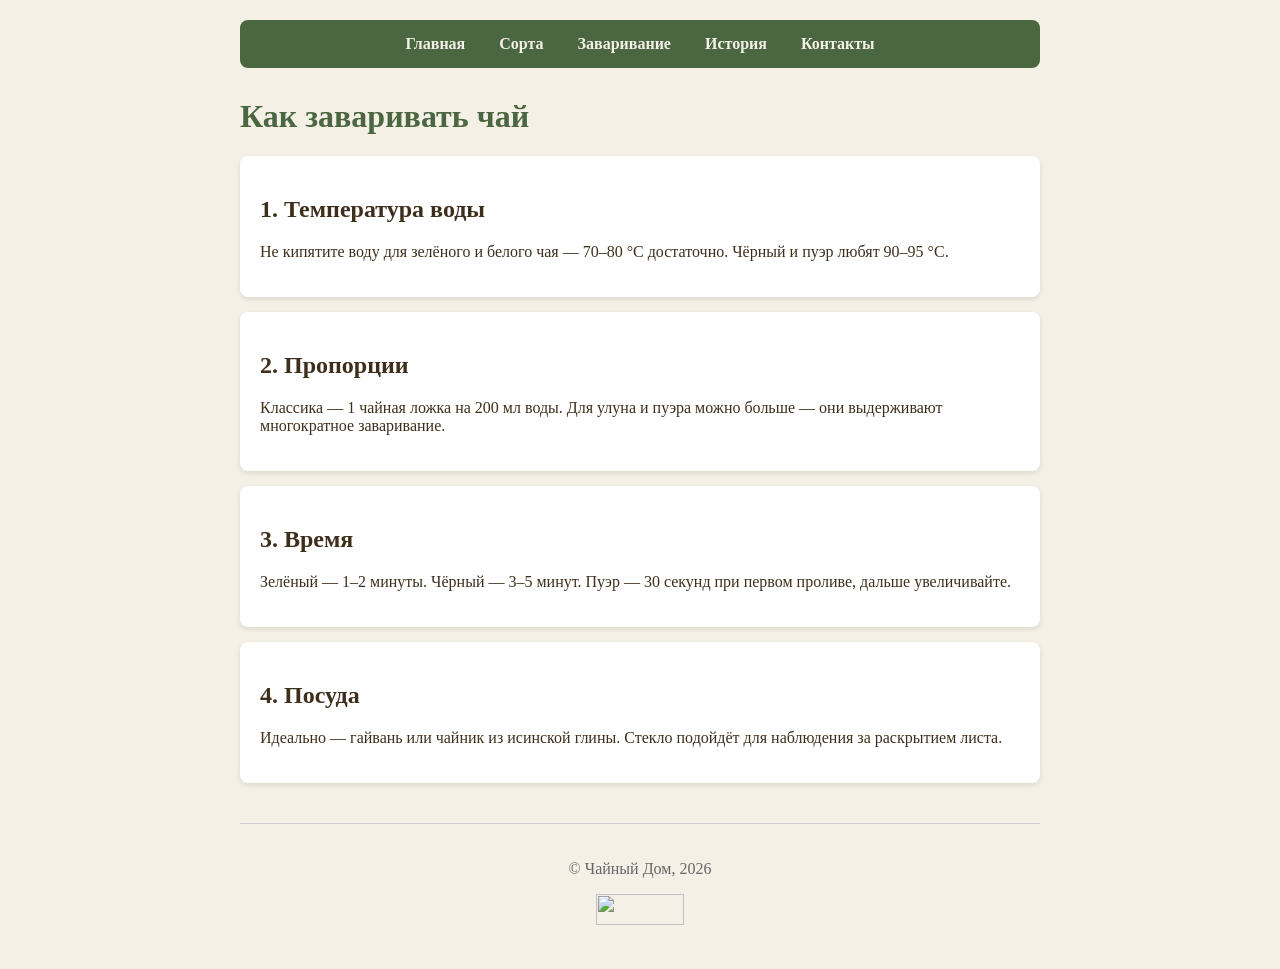
==== brewing.html @ 27b803a3 "liveinternet.html" ====
<!DOCTYPE html>
<html lang="ru">
<head>
    <meta charset="UTF-8">
    <meta name="viewport" content="width=device-width, initial-scale=1.0">
    <title>Чайный Дом — Заваривание</title>
    <style>
        body { font-family: Georgia, serif; max-width: 800px; margin: 0 auto; padding: 20px; background: #f5f0e6; color: #3e2f1c; }
        nav { background: #4a6741; padding: 15px; border-radius: 8px; margin-bottom: 30px; text-align: center; }
        nav a { color: #f5f0e6; margin: 0 15px; text-decoration: none; font-weight: bold; }
        nav a:hover { text-decoration: underline; }
        h1 { color: #4a6741; }
        .card { background: white; padding: 20px; border-radius: 8px; margin: 15px 0; box-shadow: 0 2px 5px rgba(0,0,0,0.1); }
        footer { margin-top: 40px; text-align: center; padding: 20px; border-top: 1px solid #ccc; color: #666; }
    </style>
</head>
<body>
    <nav>
        <a href="index.html">Главная</a>
        <a href="sorts.html">Сорта</a>
        <a href="brewing.html">Заваривание</a>
        <a href="history.html">История</a>
        <a href="contact.html">Контакты</a>
    </nav>

    <h1>Как заваривать чай</h1>

    <div class="card">
        <h2>1. Температура воды</h2>
        <p>Не кипятите воду для зелёного и белого чая — 70–80 °C достаточно. Чёрный и пуэр любят 90–95 °C.</p>
    </div>
    <div class="card">
        <h2>2. Пропорции</h2>
        <p>Классика — 1 чайная ложка на 200 мл воды. Для улуна и пуэра можно больше — они выдерживают многократное заваривание.</p>
    </div>
    <div class="card">
        <h2>3. Время</h2>
        <p>Зелёный — 1–2 минуты. Чёрный — 3–5 минут. Пуэр — 30 секунд при первом проливе, дальше увеличивайте.</p>
    </div>
    <div class="card">
        <h2>4. Посуда</h2>
        <p>Идеально — гайвань или чайник из исинской глины. Стекло подойдёт для наблюдения за раскрытием листа.</p>
    </div>

    <footer>
        <p>© Чайный Дом, 2026</p>
        <!--LiveInternet counter--><a href="https://www.liveinternet.ru/click"
target="_blank"><img id="licnt5E13" width="88" height="31" style="border:0" 
title="LiveInternet: показано число просмотров и посетителей за 24 часа"
src="[data-uri]"
alt=""/></a><script>(function(d,s){d.getElementById("licnt5E13").src=
"https://counter.yadro.ru/hit?t52.6;r"+escape(d.referrer)+
((typeof(s)=="undefined")?"":";s"+s.width+"*"+s.height+"*"+
(s.colorDepth?s.colorDepth:s.pixelDepth))+";u"+escape(d.URL)+
";h"+escape(d.title.substring(0,150))+";"+Math.random()})
(document,screen)</script><!--/LiveInternet-->
    </footer>
</body>
</html>
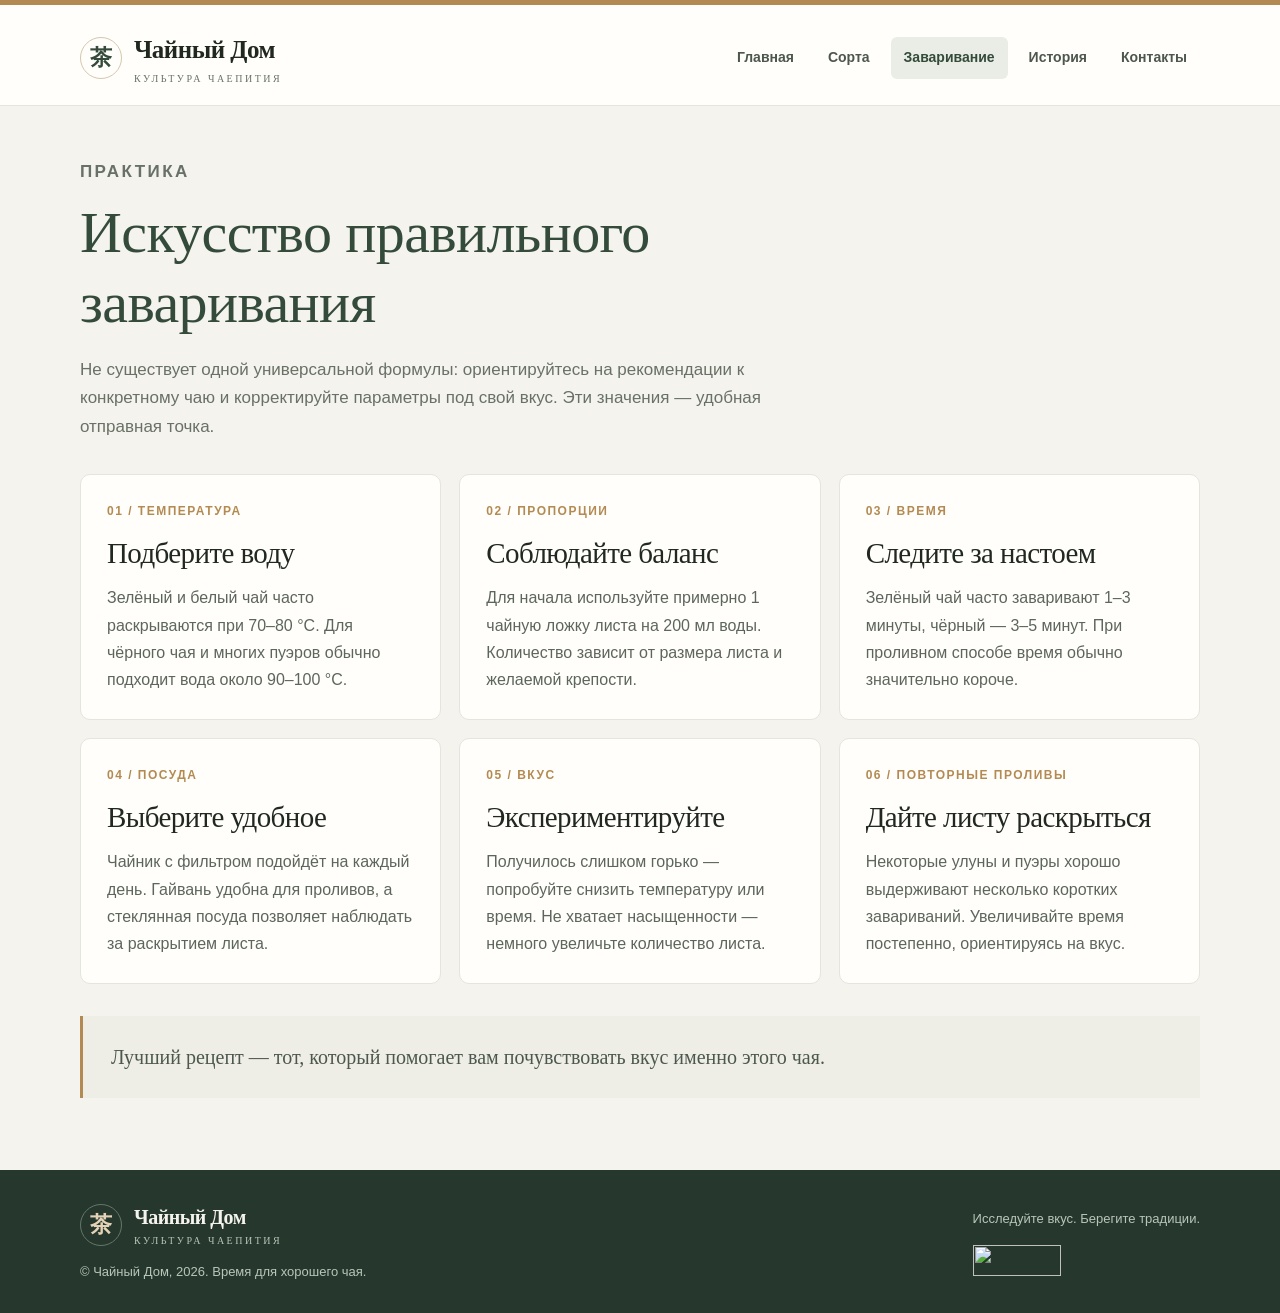
==== commit c165274c: "Dezign brewing.html" ====
--- a/brewing.html
+++ b/brewing.html
@@ -3,57 +3,48 @@
 <head>
     <meta charset="UTF-8">
     <meta name="viewport" content="width=device-width, initial-scale=1.0">
+    <meta name="theme-color" content="#f5f3ed">
+    <meta name="description" content="Чайный Дом — сорта чая, культура заваривания и история чайных традиций.">
     <title>Чайный Дом — Заваривание</title>
     <style>
-        body { font-family: Georgia, serif; max-width: 800px; margin: 0 auto; padding: 20px; background: #f5f0e6; color: #3e2f1c; }
-        nav { background: #4a6741; padding: 15px; border-radius: 8px; margin-bottom: 30px; text-align: center; }
-        nav a { color: #f5f0e6; margin: 0 15px; text-decoration: none; font-weight: bold; }
-        nav a:hover { text-decoration: underline; }
-        h1 { color: #4a6741; }
-        .card { background: white; padding: 20px; border-radius: 8px; margin: 15px 0; box-shadow: 0 2px 5px rgba(0,0,0,0.1); }
-        footer { margin-top: 40px; text-align: center; padding: 20px; border-top: 1px solid #ccc; color: #666; }
-    </style>
+    :root{--ink:#202820;--muted:#687167;--green:#344b3b;--green2:#526b55;--cream:#f5f3ed;--paper:#fffefa;--line:#e4e5dc;--gold:#b48a53;--max:1120px}
+    *{box-sizing:border-box}html{scroll-behavior:smooth}body{margin:0;background:var(--cream);color:var(--ink);font-family:Inter,-apple-system,BlinkMacSystemFont,"Segoe UI",sans-serif;font-size:16px;line-height:1.7}
+    a{color:inherit}a:focus-visible{outline:3px solid var(--gold);outline-offset:4px}.shell{width:min(var(--max),calc(100% - 40px));margin:auto}
+    .topline{height:5px;background:var(--gold)}.header{padding:24px 0 18px;background:var(--paper);border-bottom:1px solid var(--line)}.headrow{display:flex;align-items:center;justify-content:space-between;gap:24px}
+    .brand{text-decoration:none;display:flex;align-items:center;gap:12px;font-family:Georgia,"Times New Roman",serif;font-size:25px;font-weight:700;letter-spacing:-.5px}.brandmark{width:42px;height:42px;display:grid;place-items:center;border:1px solid #d6c7ae;border-radius:50%;color:var(--green);font-size:22px}
+    .brand small{display:block;font-family:inherit;font-size:10px;letter-spacing:2.5px;text-transform:uppercase;color:var(--muted);font-weight:500;margin-top:-2px}
+    nav{display:flex;flex-wrap:wrap;align-items:center;gap:8px}nav a{padding:9px 13px;text-decoration:none;border-radius:6px;color:#4c574d;font-size:14px;font-weight:600;transition:background .2s,color .2s}nav a:hover,nav a[aria-current="page"]{background:#e9ede5;color:var(--green)}
+    main{padding:52px 0 72px}.eyebrow{margin:0 0 12px;color:var(--green2);font-size:11px;font-weight:750;letter-spacing:2.4px;text-transform:uppercase}h1,h2,h3{font-family:Georgia,"Times New Roman",serif;line-height:1.2;font-weight:500;letter-spacing:-.6px}h1{font-size:clamp(36px,5vw,58px);margin:0 0 18px;color:var(--green)}h2{font-size:29px;margin:0 0 14px}h3{font-size:23px;margin:0 0 10px}p{margin:0 0 16px}.lead{max-width:700px;font-size:18px;color:#586157;line-height:1.8}.hero{padding:clamp(30px,6vw,72px);background:linear-gradient(120deg,#e7ece3,#f6f1e7 76%);border:1px solid #e0e4d9;border-radius:14px;position:relative;overflow:hidden}.hero:after{content:"茶";position:absolute;right:5%;top:0;font-family:Georgia,serif;font-size:clamp(150px,23vw,280px);line-height:1;color:#344b3b;opacity:.055;pointer-events:none}.hero>*{position:relative;z-index:1}.hero .lead{max-width:650px}.button{display:inline-flex;align-items:center;justify-content:center;margin-top:12px;padding:12px 19px;background:var(--green);color:white;text-decoration:none;border-radius:6px;font-weight:650;font-size:14px;transition:background .2s,transform .2s}.button:hover{background:#25382b;transform:translateY(-1px)}.sectionhead{display:flex;justify-content:space-between;align-items:end;gap:20px;margin:52px 0 22px}.sectionhead p{color:var(--muted);margin:0}.grid{display:grid;grid-template-columns:repeat(3,minmax(0,1fr));gap:18px}.card{background:var(--paper);border:1px solid var(--line);border-radius:10px;padding:26px;min-width:0;transition:transform .2s,border-color .2s}.card:hover{transform:translateY(-3px);border-color:#cbd4c7}.card p:last-child{margin-bottom:0}.card p{color:#5d665d}.number{display:block;color:var(--gold);font-size:12px;font-weight:800;letter-spacing:1.5px;margin-bottom:14px}.tag{display:inline-block;padding:4px 9px;background:#edf0e9;border-radius:4px;color:var(--green);font-size:11px;font-weight:700;letter-spacing:.7px;text-transform:uppercase;margin-bottom:14px}.intro{margin-bottom:32px;max-width:760px}.intro p{color:var(--muted);font-size:17px}.list{padding-left:20px;color:#535e54}.list li{padding:5px 0}.quote{margin:32px 0 0;padding:24px 28px;border-left:3px solid var(--gold);background:#efeee6;color:#4c584d;font-family:Georgia,serif;font-size:20px}.footer{background:#26382d;color:#dce2d9;padding:30px 0}.footerrow{display:flex;justify-content:space-between;align-items:center;gap:22px}.footer p{margin:0;font-size:13px;color:#b9c5b9}.counter{margin-top:15px;min-height:31px}.counter a{display:inline-block}.counter img{vertical-align:middle}.contactlist{list-style:none;padding:0;margin:20px 0 0}.contactlist li{padding:13px 0;border-bottom:1px solid var(--line)}.contactlist li:last-child{border-bottom:0}.contactlist strong{display:block;font-size:11px;letter-spacing:1.3px;text-transform:uppercase;color:var(--muted);margin-bottom:3px}.contactlist a{text-decoration:none;color:var(--green)}.contactlist a:hover{text-decoration:underline}.hours{display:flex;justify-content:space-between;gap:20px;padding:10px 0;border-bottom:1px solid var(--line)}.hours:last-child{border-bottom:0}
+    @media(max-width:800px){.headrow{align-items:flex-start;flex-direction:column;gap:18px}nav{gap:3px}nav a{padding:8px 10px}.grid{grid-template-columns:repeat(2,minmax(0,1fr))}.sectionhead{align-items:flex-start;flex-direction:column}.footerrow{align-items:flex-start;flex-direction:column}}
+    @media(max-width:540px){.shell{width:min(100% - 28px,var(--max))}.header{padding:18px 0 14px}.brand{font-size:22px}nav{width:100%;gap:4px}nav a{font-size:13px;padding:7px 8px}main{padding:30px 0 48px}.grid{grid-template-columns:1fr}.card{padding:22px}.hero{padding:30px 23px}.lead{font-size:16px}h2{font-size:26px}.hours{font-size:14px}}
+</style>
 </head>
 <body>
-    <nav>
-        <a href="index.html">Главная</a>
-        <a href="sorts.html">Сорта</a>
-        <a href="brewing.html">Заваривание</a>
-        <a href="history.html">История</a>
-        <a href="contact.html">Контакты</a>
-    </nav>
-
-    <h1>Как заваривать чай</h1>
-
-    <div class="card">
-        <h2>1. Температура воды</h2>
-        <p>Не кипятите воду для зелёного и белого чая — 70–80 °C достаточно. Чёрный и пуэр любят 90–95 °C.</p>
-    </div>
-    <div class="card">
-        <h2>2. Пропорции</h2>
-        <p>Классика — 1 чайная ложка на 200 мл воды. Для улуна и пуэра можно больше — они выдерживают многократное заваривание.</p>
-    </div>
-    <div class="card">
-        <h2>3. Время</h2>
-        <p>Зелёный — 1–2 минуты. Чёрный — 3–5 минут. Пуэр — 30 секунд при первом проливе, дальше увеличивайте.</p>
-    </div>
-    <div class="card">
-        <h2>4. Посуда</h2>
-        <p>Идеально — гайвань или чайник из исинской глины. Стекло подойдёт для наблюдения за раскрытием листа.</p>
-    </div>
-
-    <footer>
-        <p>© Чайный Дом, 2026</p>
+    <div class="topline"></div>
+    <header class="header"><div class="shell headrow">
+        <a class="brand" href="index.html"><span class="brandmark" aria-hidden="true">茶</span><span>Чайный Дом<small>Культура чаепития</small></span></a>
+        <nav aria-label="Основная навигация">
+            <a href="index.html">Главная</a>
+            <a href="sorts.html">Сорта</a>
+            <a href="brewing.html" aria-current="page">Заваривание</a>
+            <a href="history.html">История</a>
+            <a href="contact.html">Контакты</a>
+        </nav>
+    </div></header>
+    <main class="shell">
+<section class="intro"><p class="eyebrow">Практика</p><h1>Искусство правильного заваривания</h1><p>Не существует одной универсальной формулы: ориентируйтесь на рекомендации к конкретному чаю и корректируйте параметры под свой вкус. Эти значения — удобная отправная точка.</p></section><section class="grid"><article class="card"><span class="number">01 / ТЕМПЕРАТУРА</span><h2>Подберите воду</h2><p>Зелёный и белый чай часто раскрываются при 70–80 °C. Для чёрного чая и многих пуэров обычно подходит вода около 90–100 °C.</p></article><article class="card"><span class="number">02 / ПРОПОРЦИИ</span><h2>Соблюдайте баланс</h2><p>Для начала используйте примерно 1 чайную ложку листа на 200 мл воды. Количество зависит от размера листа и желаемой крепости.</p></article><article class="card"><span class="number">03 / ВРЕМЯ</span><h2>Следите за настоем</h2><p>Зелёный чай часто заваривают 1–3 минуты, чёрный — 3–5 минут. При проливном способе время обычно значительно короче.</p></article><article class="card"><span class="number">04 / ПОСУДА</span><h2>Выберите удобное</h2><p>Чайник с фильтром подойдёт на каждый день. Гайвань удобна для проливов, а стеклянная посуда позволяет наблюдать за раскрытием листа.</p></article><article class="card"><span class="number">05 / ВКУС</span><h2>Экспериментируйте</h2><p>Получилось слишком горько — попробуйте снизить температуру или время. Не хватает насыщенности — немного увеличьте количество листа.</p></article><article class="card"><span class="number">06 / ПОВТОРНЫЕ ПРОЛИВЫ</span><h2>Дайте листу раскрыться</h2><p>Некоторые улуны и пуэры хорошо выдерживают несколько коротких завариваний. Увеличивайте время постепенно, ориентируясь на вкус.</p></article></section><blockquote class="quote">Лучший рецепт — тот, который помогает вам почувствовать вкус именно этого чая.</blockquote>
+    </main>
+    <footer class="footer"><div class="shell footerrow"><div><a class="brand" href="index.html" style="color:#f5f3ed;font-size:20px"><span class="brandmark" style="border-color:#657669;color:#e5d3b8">茶</span><span>Чайный Дом<small style="color:#b9c5b9">Культура чаепития</small></span></a><p style="margin-top:12px">© Чайный Дом, 2026. Время для хорошего чая.</p></div><div><p>Исследуйте вкус. Берегите традиции.</p><div class="counter">
         <!--LiveInternet counter--><a href="https://www.liveinternet.ru/click"
-target="_blank"><img id="licnt5E13" width="88" height="31" style="border:0" 
-title="LiveInternet: показано число просмотров и посетителей за 24 часа"
-src="[data-uri]"
-alt=""/></a><script>(function(d,s){d.getElementById("licnt5E13").src=
-"https://counter.yadro.ru/hit?t52.6;r"+escape(d.referrer)+
-((typeof(s)=="undefined")?"":";s"+s.width+"*"+s.height+"*"+
-(s.colorDepth?s.colorDepth:s.pixelDepth))+";u"+escape(d.URL)+
-";h"+escape(d.title.substring(0,150))+";"+Math.random()})
-(document,screen)</script><!--/LiveInternet-->
-    </footer>
+        target="_blank"><img id="licnt5E13" width="88" height="31" style="border:0" 
+        title="LiveInternet: показано число просмотров и посетителей за 24 часа"
+        src="[data-uri]"
+        alt=""/></a><script>(function(d,s){d.getElementById("licnt5E13").src=
+        "https://counter.yadro.ru/hit?t52.6;r"+escape(d.referrer)+
+        ((typeof(s)=="undefined")?"":";s"+s.width+"*"+s.height+"*"+
+        (s.colorDepth?s.colorDepth:s.pixelDepth))+";u"+escape(d.URL)+
+        ";h"+escape(d.title.substring(0,150))+";"+Math.random()})
+        (document,screen)</script><!--/LiveInternet-->
+</div></div></div></footer>
 </body>
 </html>
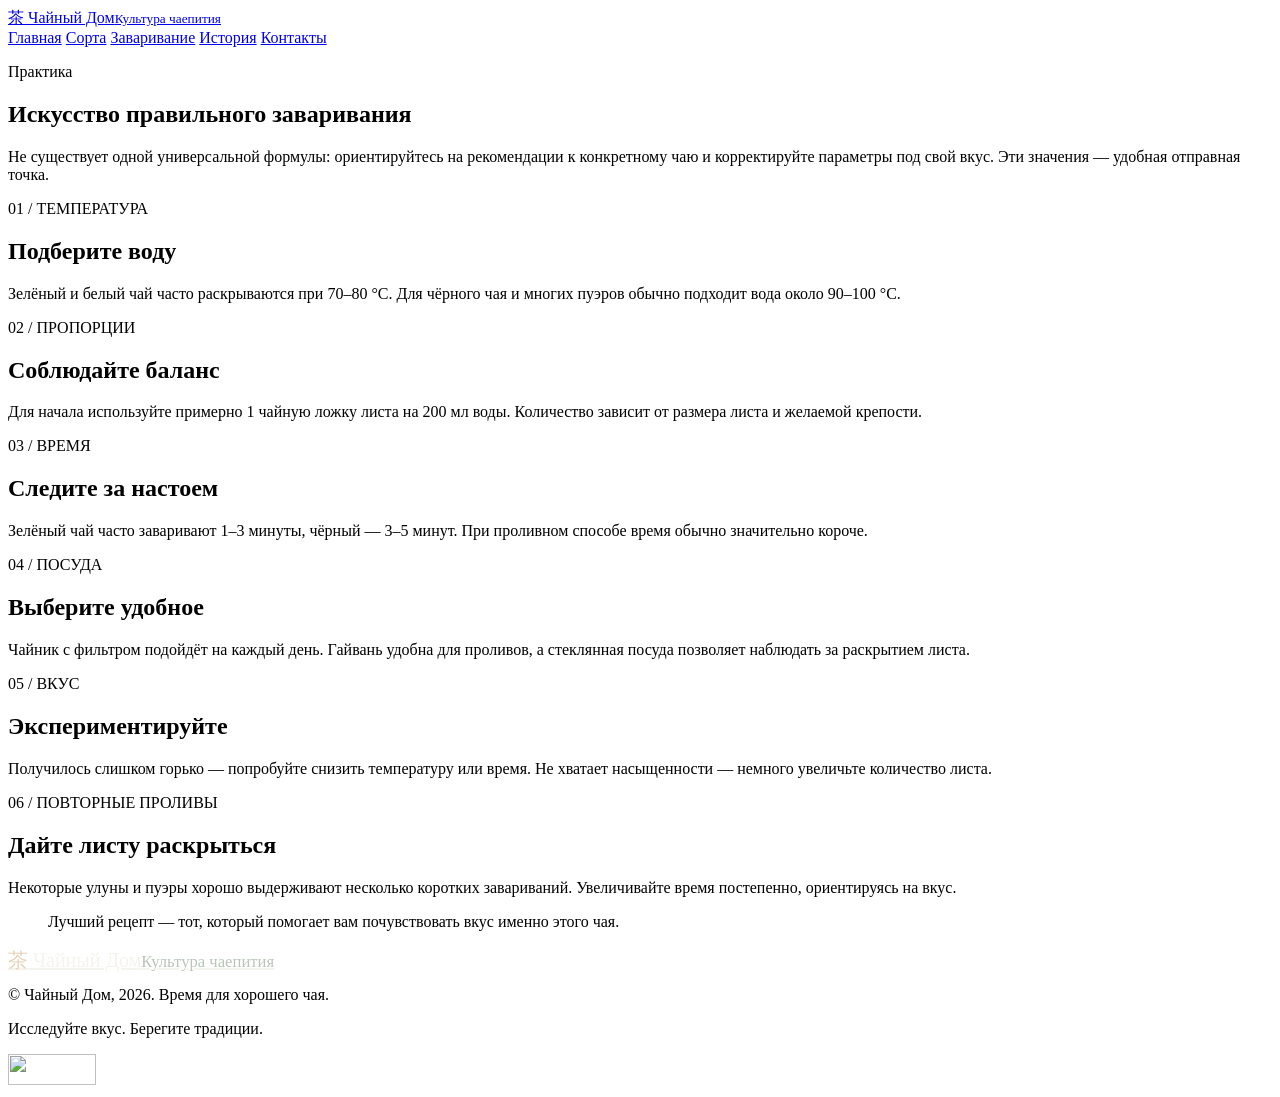
==== commit d0b5ebe4: "Update brewing.html" ====
--- a/brewing.html
+++ b/brewing.html
@@ -6,45 +6,117 @@
     <meta name="theme-color" content="#f5f3ed">
     <meta name="description" content="Чайный Дом — сорта чая, культура заваривания и история чайных традиций.">
     <title>Чайный Дом — Заваривание</title>
-    <style>
-    :root{--ink:#202820;--muted:#687167;--green:#344b3b;--green2:#526b55;--cream:#f5f3ed;--paper:#fffefa;--line:#e4e5dc;--gold:#b48a53;--max:1120px}
-    *{box-sizing:border-box}html{scroll-behavior:smooth}body{margin:0;background:var(--cream);color:var(--ink);font-family:Inter,-apple-system,BlinkMacSystemFont,"Segoe UI",sans-serif;font-size:16px;line-height:1.7}
-    a{color:inherit}a:focus-visible{outline:3px solid var(--gold);outline-offset:4px}.shell{width:min(var(--max),calc(100% - 40px));margin:auto}
-    .topline{height:5px;background:var(--gold)}.header{padding:24px 0 18px;background:var(--paper);border-bottom:1px solid var(--line)}.headrow{display:flex;align-items:center;justify-content:space-between;gap:24px}
-    .brand{text-decoration:none;display:flex;align-items:center;gap:12px;font-family:Georgia,"Times New Roman",serif;font-size:25px;font-weight:700;letter-spacing:-.5px}.brandmark{width:42px;height:42px;display:grid;place-items:center;border:1px solid #d6c7ae;border-radius:50%;color:var(--green);font-size:22px}
-    .brand small{display:block;font-family:inherit;font-size:10px;letter-spacing:2.5px;text-transform:uppercase;color:var(--muted);font-weight:500;margin-top:-2px}
-    nav{display:flex;flex-wrap:wrap;align-items:center;gap:8px}nav a{padding:9px 13px;text-decoration:none;border-radius:6px;color:#4c574d;font-size:14px;font-weight:600;transition:background .2s,color .2s}nav a:hover,nav a[aria-current="page"]{background:#e9ede5;color:var(--green)}
-    main{padding:52px 0 72px}.eyebrow{margin:0 0 12px;color:var(--green2);font-size:11px;font-weight:750;letter-spacing:2.4px;text-transform:uppercase}h1,h2,h3{font-family:Georgia,"Times New Roman",serif;line-height:1.2;font-weight:500;letter-spacing:-.6px}h1{font-size:clamp(36px,5vw,58px);margin:0 0 18px;color:var(--green)}h2{font-size:29px;margin:0 0 14px}h3{font-size:23px;margin:0 0 10px}p{margin:0 0 16px}.lead{max-width:700px;font-size:18px;color:#586157;line-height:1.8}.hero{padding:clamp(30px,6vw,72px);background:linear-gradient(120deg,#e7ece3,#f6f1e7 76%);border:1px solid #e0e4d9;border-radius:14px;position:relative;overflow:hidden}.hero:after{content:"茶";position:absolute;right:5%;top:0;font-family:Georgia,serif;font-size:clamp(150px,23vw,280px);line-height:1;color:#344b3b;opacity:.055;pointer-events:none}.hero>*{position:relative;z-index:1}.hero .lead{max-width:650px}.button{display:inline-flex;align-items:center;justify-content:center;margin-top:12px;padding:12px 19px;background:var(--green);color:white;text-decoration:none;border-radius:6px;font-weight:650;font-size:14px;transition:background .2s,transform .2s}.button:hover{background:#25382b;transform:translateY(-1px)}.sectionhead{display:flex;justify-content:space-between;align-items:end;gap:20px;margin:52px 0 22px}.sectionhead p{color:var(--muted);margin:0}.grid{display:grid;grid-template-columns:repeat(3,minmax(0,1fr));gap:18px}.card{background:var(--paper);border:1px solid var(--line);border-radius:10px;padding:26px;min-width:0;transition:transform .2s,border-color .2s}.card:hover{transform:translateY(-3px);border-color:#cbd4c7}.card p:last-child{margin-bottom:0}.card p{color:#5d665d}.number{display:block;color:var(--gold);font-size:12px;font-weight:800;letter-spacing:1.5px;margin-bottom:14px}.tag{display:inline-block;padding:4px 9px;background:#edf0e9;border-radius:4px;color:var(--green);font-size:11px;font-weight:700;letter-spacing:.7px;text-transform:uppercase;margin-bottom:14px}.intro{margin-bottom:32px;max-width:760px}.intro p{color:var(--muted);font-size:17px}.list{padding-left:20px;color:#535e54}.list li{padding:5px 0}.quote{margin:32px 0 0;padding:24px 28px;border-left:3px solid var(--gold);background:#efeee6;color:#4c584d;font-family:Georgia,serif;font-size:20px}.footer{background:#26382d;color:#dce2d9;padding:30px 0}.footerrow{display:flex;justify-content:space-between;align-items:center;gap:22px}.footer p{margin:0;font-size:13px;color:#b9c5b9}.counter{margin-top:15px;min-height:31px}.counter a{display:inline-block}.counter img{vertical-align:middle}.contactlist{list-style:none;padding:0;margin:20px 0 0}.contactlist li{padding:13px 0;border-bottom:1px solid var(--line)}.contactlist li:last-child{border-bottom:0}.contactlist strong{display:block;font-size:11px;letter-spacing:1.3px;text-transform:uppercase;color:var(--muted);margin-bottom:3px}.contactlist a{text-decoration:none;color:var(--green)}.contactlist a:hover{text-decoration:underline}.hours{display:flex;justify-content:space-between;gap:20px;padding:10px 0;border-bottom:1px solid var(--line)}.hours:last-child{border-bottom:0}
-    @media(max-width:800px){.headrow{align-items:flex-start;flex-direction:column;gap:18px}nav{gap:3px}nav a{padding:8px 10px}.grid{grid-template-columns:repeat(2,minmax(0,1fr))}.sectionhead{align-items:flex-start;flex-direction:column}.footerrow{align-items:flex-start;flex-direction:column}}
-    @media(max-width:540px){.shell{width:min(100% - 28px,var(--max))}.header{padding:18px 0 14px}.brand{font-size:22px}nav{width:100%;gap:4px}nav a{font-size:13px;padding:7px 8px}main{padding:30px 0 48px}.grid{grid-template-columns:1fr}.card{padding:22px}.hero{padding:30px 23px}.lead{font-size:16px}h2{font-size:26px}.hours{font-size:14px}}
-</style>
+    <link rel="stylesheet" href="style.css">
 </head>
 <body>
     <div class="topline"></div>
-    <header class="header"><div class="shell headrow">
-        <a class="brand" href="index.html"><span class="brandmark" aria-hidden="true">茶</span><span>Чайный Дом<small>Культура чаепития</small></span></a>
-        <nav aria-label="Основная навигация">
-            <a href="index.html">Главная</a>
-            <a href="sorts.html">Сорта</a>
-            <a href="brewing.html" aria-current="page">Заваривание</a>
-            <a href="history.html">История</a>
-            <a href="contact.html">Контакты</a>
-        </nav>
-    </div></header>
+
+    <header class="header">
+        <div class="shell headrow">
+            <a class="brand" href="index.html">
+                <span class="brandmark" aria-hidden="true">茶</span>
+                <span>Чайный Дом<small>Культура чаепития</small></span>
+            </a>
+            <nav aria-label="Основная навигация">
+                <a href="index.html">Главная</a>
+                <a href="sorts.html">Сорта</a>
+                <a href="brewing.html" aria-current="page">Заваривание</a>
+                <a href="history.html">История</a>
+                <a href="contact.html">Контакты</a>
+            </nav>
+        </div>
+    </header>
+
     <main class="shell">
-<section class="intro"><p class="eyebrow">Практика</p><h1>Искусство правильного заваривания</h1><p>Не существует одной универсальной формулы: ориентируйтесь на рекомендации к конкретному чаю и корректируйте параметры под свой вкус. Эти значения — удобная отправная точка.</p></section><section class="grid"><article class="card"><span class="number">01 / ТЕМПЕРАТУРА</span><h2>Подберите воду</h2><p>Зелёный и белый чай часто раскрываются при 70–80 °C. Для чёрного чая и многих пуэров обычно подходит вода около 90–100 °C.</p></article><article class="card"><span class="number">02 / ПРОПОРЦИИ</span><h2>Соблюдайте баланс</h2><p>Для начала используйте примерно 1 чайную ложку листа на 200 мл воды. Количество зависит от размера листа и желаемой крепости.</p></article><article class="card"><span class="number">03 / ВРЕМЯ</span><h2>Следите за настоем</h2><p>Зелёный чай часто заваривают 1–3 минуты, чёрный — 3–5 минут. При проливном способе время обычно значительно короче.</p></article><article class="card"><span class="number">04 / ПОСУДА</span><h2>Выберите удобное</h2><p>Чайник с фильтром подойдёт на каждый день. Гайвань удобна для проливов, а стеклянная посуда позволяет наблюдать за раскрытием листа.</p></article><article class="card"><span class="number">05 / ВКУС</span><h2>Экспериментируйте</h2><p>Получилось слишком горько — попробуйте снизить температуру или время. Не хватает насыщенности — немного увеличьте количество листа.</p></article><article class="card"><span class="number">06 / ПОВТОРНЫЕ ПРОЛИВЫ</span><h2>Дайте листу раскрыться</h2><p>Некоторые улуны и пуэры хорошо выдерживают несколько коротких завариваний. Увеличивайте время постепенно, ориентируясь на вкус.</p></article></section><blockquote class="quote">Лучший рецепт — тот, который помогает вам почувствовать вкус именно этого чая.</blockquote>
+        <section class="intro">
+            <p class="eyebrow">Практика</p>
+            <h1>Искусство правильного заваривания</h1>
+            <p>
+                Не существует одной универсальной формулы: ориентируйтесь на рекомендации к конкретному
+                чаю и корректируйте параметры под свой вкус. Эти значения — удобная отправная точка.
+            </p>
+        </section>
+
+        <section class="grid">
+            <article class="card">
+                <span class="number">01 / ТЕМПЕРАТУРА</span>
+                <h2>Подберите воду</h2>
+                <p>
+                    Зелёный и белый чай часто раскрываются при 70–80 °C. Для чёрного чая и многих
+                    пуэров обычно подходит вода около 90–100 °C.
+                </p>
+            </article>
+            <article class="card">
+                <span class="number">02 / ПРОПОРЦИИ</span>
+                <h2>Соблюдайте баланс</h2>
+                <p>
+                    Для начала используйте примерно 1 чайную ложку листа на 200 мл воды.
+                    Количество зависит от размера листа и желаемой крепости.
+                </p>
+            </article>
+            <article class="card">
+                <span class="number">03 / ВРЕМЯ</span>
+                <h2>Следите за настоем</h2>
+                <p>
+                    Зелёный чай часто заваривают 1–3 минуты, чёрный — 3–5 минут. При проливном
+                    способе время обычно значительно короче.
+                </p>
+            </article>
+            <article class="card">
+                <span class="number">04 / ПОСУДА</span>
+                <h2>Выберите удобное</h2>
+                <p>
+                    Чайник с фильтром подойдёт на каждый день. Гайвань удобна для проливов,
+                    а стеклянная посуда позволяет наблюдать за раскрытием листа.
+                </p>
+            </article>
+            <article class="card">
+                <span class="number">05 / ВКУС</span>
+                <h2>Экспериментируйте</h2>
+                <p>
+                    Получилось слишком горько — попробуйте снизить температуру или время.
+                    Не хватает насыщенности — немного увеличьте количество листа.
+                </p>
+            </article>
+            <article class="card">
+                <span class="number">06 / ПОВТОРНЫЕ ПРОЛИВЫ</span>
+                <h2>Дайте листу раскрыться</h2>
+                <p>
+                    Некоторые улуны и пуэры хорошо выдерживают несколько коротких завариваний.
+                    Увеличивайте время постепенно, ориентируясь на вкус.
+                </p>
+            </article>
+        </section>
+
+        <blockquote class="quote">
+            Лучший рецепт — тот, который помогает вам почувствовать вкус именно этого чая.
+        </blockquote>
     </main>
-    <footer class="footer"><div class="shell footerrow"><div><a class="brand" href="index.html" style="color:#f5f3ed;font-size:20px"><span class="brandmark" style="border-color:#657669;color:#e5d3b8">茶</span><span>Чайный Дом<small style="color:#b9c5b9">Культура чаепития</small></span></a><p style="margin-top:12px">© Чайный Дом, 2026. Время для хорошего чая.</p></div><div><p>Исследуйте вкус. Берегите традиции.</p><div class="counter">
-        <!--LiveInternet counter--><a href="https://www.liveinternet.ru/click"
-        target="_blank"><img id="licnt5E13" width="88" height="31" style="border:0" 
-        title="LiveInternet: показано число просмотров и посетителей за 24 часа"
-        src="[data-uri]"
-        alt=""/></a><script>(function(d,s){d.getElementById("licnt5E13").src=
-        "https://counter.yadro.ru/hit?t52.6;r"+escape(d.referrer)+
-        ((typeof(s)=="undefined")?"":";s"+s.width+"*"+s.height+"*"+
-        (s.colorDepth?s.colorDepth:s.pixelDepth))+";u"+escape(d.URL)+
-        ";h"+escape(d.title.substring(0,150))+";"+Math.random()})
-        (document,screen)</script><!--/LiveInternet-->
-</div></div></div></footer>
+
+    <footer class="footer">
+        <div class="shell footerrow">
+            <div>
+                <a class="brand" href="index.html" style="color:#f5f3ed;font-size:20px">
+                    <span class="brandmark" style="border-color:#657669;color:#e5d3b8">茶</span>
+                    <span>Чайный Дом<small style="color:#b9c5b9">Культура чаепития</small></span>
+                </a>
+                <p style="margin-top:12px">© Чайный Дом, 2026. Время для хорошего чая.</p>
+            </div>
+            <div>
+                <p>Исследуйте вкус. Берегите традиции.</p>
+                <div class="counter">
+                    <a href="https://www.liveinternet.ru/click" target="_blank"><img id="licnt0540" width="88" height="31" style="border:0"
+                        title="LiveInternet: показано число просмотров и посетителей за 24 часа"
+                        src="[data-uri]"
+                        alt=""/></a><script>(function(d,s){d.getElementById("licnt0540").src=
+                        "https://counter.yadro.ru/hit?t52.6;r"+escape(d.referrer)+
+                        ((typeof(s)=="undefined")?"":";s"+s.width+"*"+s.height+"*"+
+                        (s.colorDepth?s.colorDepth:s.pixelDepth))+";u"+escape(d.URL)+
+                        ";h"+escape(d.title.substring(0,150))+";"+Math.random()})
+                        (document,screen)</script>
+                </div>
+            </div>
+        </div>
+    </footer>
 </body>
 </html>
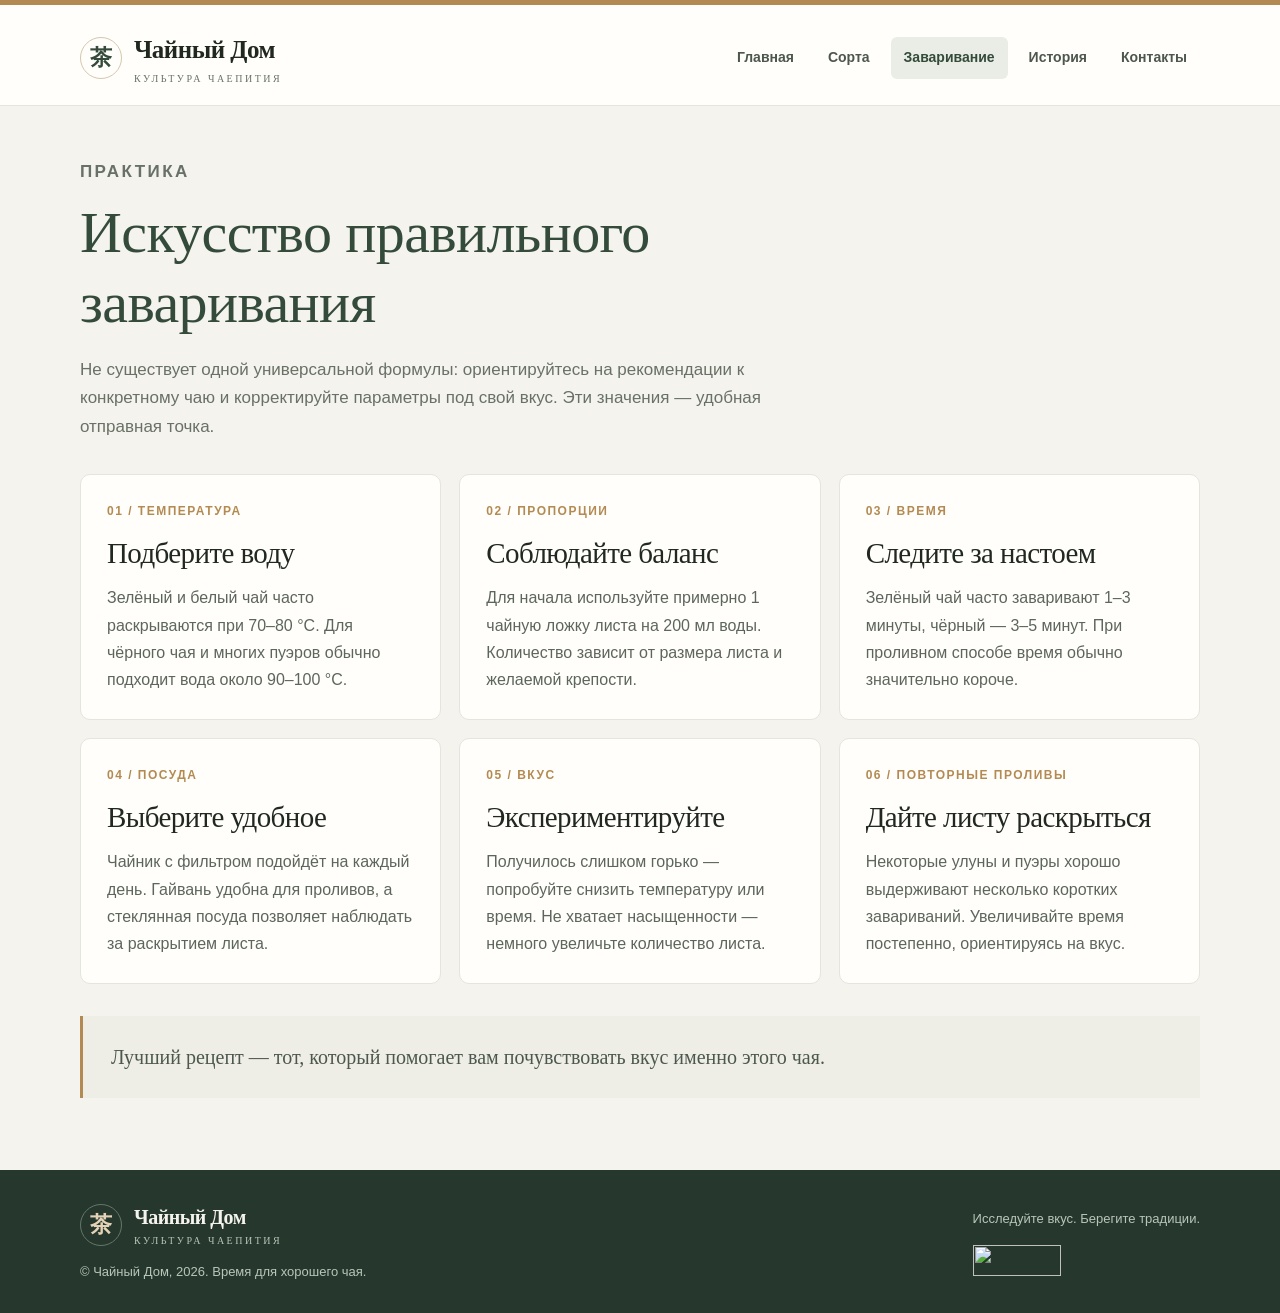
==== commit a4f00875: "rambler brewing.html" ====
--- a/brewing.html
+++ b/brewing.html
@@ -105,6 +105,7 @@
             <div>
                 <p>Исследуйте вкус. Берегите традиции.</p>
                 <div class="counter">
+                    <!-- liveinternet -->
                     <a href="https://www.liveinternet.ru/click" target="_blank"><img id="licnt0540" width="88" height="31" style="border:0"
                         title="LiveInternet: показано число просмотров и посетителей за 24 часа"
                         src="[data-uri]"
@@ -114,6 +115,38 @@
                         (s.colorDepth?s.colorDepth:s.pixelDepth))+";u"+escape(d.URL)+
                         ";h"+escape(d.title.substring(0,150))+";"+Math.random()})
                         (document,screen)</script>
+
+                    <!-- top100 rambler -->
+                    <script>
+                        (function (w, d, c) {
+                        (w[c] = w[c] || []).push(function() {
+                            var options = {
+                                project: 7752852,
+                                attributes_dataset: [ "data-tea-block" ],
+                                trackHashes: true,
+                                user_id: null,
+                            };
+                            try {
+                                w.top100Counter = new top100(options);
+                            } catch(e) { }
+                        });
+                        var n = d.getElementsByTagName("script")[0],
+                        s = d.createElement("script"),
+                        f = function () { n.parentNode.insertBefore(s, n); };
+                        s.type = "text/javascript";
+                        s.async = true;
+                        s.src =
+                        (d.location.protocol == "https:" ? "https:" : "http:") +
+                        "//st.top100.ru/top100/top100.js";
+
+                        if (w.opera == "[object Opera]") {
+                        d.addEventListener("DOMContentLoaded", f, false);
+                    } else { f(); }
+                    })(window, document, "_top100q");
+                    </script>
+                    <noscript>
+                      <img src="//counter.rambler.ru/top100.cnt?pid=7752852" alt="Топ-100" />
+                    </noscript>
                 </div>
             </div>
         </div>
--- a/style.css
+++ b/style.css
@@ -0,0 +1,566 @@
+:root {
+    --ink: #202820;
+    --muted: #687167;
+    --green: #344b3b;
+    --green2: #526b55;
+    --cream: #f5f3ed;
+    --paper: #fffefa;
+    --line: #e4e5dc;
+    --gold: #b48a53;
+    --max: 1120px;
+}
+
+* {
+    box-sizing: border-box;
+}
+
+html {
+    scroll-behavior: smooth;
+}
+
+body {
+    margin: 0;
+    background: var(--cream);
+    color: var(--ink);
+    font-family: Inter, -apple-system, BlinkMacSystemFont, "Segoe UI", sans-serif;
+    font-size: 16px;
+    line-height: 1.7;
+}
+
+a {
+    color: inherit;
+}
+
+a:focus-visible {
+    outline: 3px solid var(--gold);
+    outline-offset: 4px;
+}
+
+.shell {
+    width: min(var(--max), calc(100% - 40px));
+    margin: auto;
+}
+
+.topline {
+    height: 5px;
+    background: var(--gold);
+}
+
+.header {
+    padding: 24px 0 18px;
+    background: var(--paper);
+    border-bottom: 1px solid var(--line);
+}
+
+.headrow {
+    display: flex;
+    align-items: center;
+    justify-content: space-between;
+    gap: 24px;
+}
+
+.brand {
+    text-decoration: none;
+    display: flex;
+    align-items: center;
+    gap: 12px;
+    font-family: Georgia, "Times New Roman", serif;
+    font-size: 25px;
+    font-weight: 700;
+    letter-spacing: -.5px;
+}
+
+.brandmark {
+    width: 42px;
+    height: 42px;
+    display: grid;
+    place-items: center;
+    border: 1px solid #d6c7ae;
+    border-radius: 50%;
+    color: var(--green);
+    font-size: 22px;
+}
+
+.brand small {
+    display: block;
+    font-family: inherit;
+    font-size: 10px;
+    letter-spacing: 2.5px;
+    text-transform: uppercase;
+    color: var(--muted);
+    font-weight: 500;
+    margin-top: -2px;
+}
+
+nav {
+    display: flex;
+    flex-wrap: wrap;
+    align-items: center;
+    gap: 8px;
+}
+
+nav a {
+    padding: 9px 13px;
+    text-decoration: none;
+    border-radius: 6px;
+    color: #4c574d;
+    font-size: 14px;
+    font-weight: 600;
+    transition: background .2s, color .2s;
+}
+
+nav a:hover,
+nav a[aria-current="page"] {
+    background: #e9ede5;
+    color: var(--green);
+}
+
+main {
+    padding: 52px 0 72px;
+}
+
+.eyebrow {
+    margin: 0 0 12px;
+    color: var(--green2);
+    font-size: 11px;
+    font-weight: 750;
+    letter-spacing: 2.4px;
+    text-transform: uppercase;
+}
+
+h1,
+h2,
+h3 {
+    font-family: Georgia, "Times New Roman", serif;
+    line-height: 1.2;
+    font-weight: 500;
+    letter-spacing: -.6px;
+}
+
+h1 {
+    font-size: clamp(36px, 5vw, 58px);
+    margin: 0 0 18px;
+    color: var(--green);
+}
+
+h2 {
+    font-size: 29px;
+    margin: 0 0 14px;
+}
+
+h3 {
+    font-size: 23px;
+    margin: 0 0 10px;
+}
+
+p {
+    margin: 0 0 16px;
+}
+
+.lead {
+    max-width: 700px;
+    font-size: 18px;
+    color: #586157;
+    line-height: 1.8;
+}
+
+.hero {
+    padding: clamp(30px, 6vw, 72px);
+    background: linear-gradient(120deg, #e7ece3, #f6f1e7 76%);
+    border: 1px solid #e0e4d9;
+    border-radius: 14px;
+    position: relative;
+    overflow: hidden;
+}
+
+.hero:after {
+    content: "茶";
+    position: absolute;
+    right: 5%;
+    top: 0;
+    font-family: Georgia, serif;
+    font-size: clamp(150px, 23vw, 280px);
+    line-height: 1;
+    color: #344b3b;
+    opacity: .055;
+    pointer-events: none;
+}
+
+.hero > * {
+    position: relative;
+    z-index: 1;
+}
+
+.hero .lead {
+    max-width: 650px;
+}
+
+.button {
+    display: inline-flex;
+    align-items: center;
+    justify-content: center;
+    margin-top: 12px;
+    padding: 12px 19px;
+    background: var(--green);
+    color: white;
+    text-decoration: none;
+    border-radius: 6px;
+    font-weight: 650;
+    font-size: 14px;
+    transition: background .2s, transform .2s;
+}
+
+.button:hover {
+    background: #25382b;
+    transform: translateY(-1px);
+}
+
+.sectionhead {
+    display: flex;
+    justify-content: space-between;
+    align-items: end;
+    gap: 20px;
+    margin: 52px 0 22px;
+}
+
+.sectionhead p {
+    color: var(--muted);
+    margin: 0;
+}
+
+.grid {
+    display: grid;
+    grid-template-columns: repeat(3, minmax(0, 1fr));
+    gap: 18px;
+}
+
+.card {
+    background: var(--paper);
+    border: 1px solid var(--line);
+    border-radius: 10px;
+    padding: 26px;
+    min-width: 0;
+    transition: transform .2s, border-color .2s;
+}
+
+.card:hover {
+    transform: translateY(-3px);
+    border-color: #cbd4c7;
+}
+
+.card p {
+    color: #5d665d;
+}
+
+.card p:last-child {
+    margin-bottom: 0;
+}
+
+.number {
+    display: block;
+    color: var(--gold);
+    font-size: 12px;
+    font-weight: 800;
+    letter-spacing: 1.5px;
+    margin-bottom: 14px;
+}
+
+.tag {
+    display: inline-block;
+    padding: 4px 9px;
+    background: #edf0e9;
+    border-radius: 4px;
+    color: var(--green);
+    font-size: 11px;
+    font-weight: 700;
+    letter-spacing: .7px;
+    text-transform: uppercase;
+    margin-bottom: 14px;
+}
+
+.intro {
+    margin-bottom: 32px;
+    max-width: 760px;
+}
+
+.intro p {
+    color: var(--muted);
+    font-size: 17px;
+}
+
+.list {
+    padding-left: 20px;
+    color: #535e54;
+}
+
+.list li {
+    padding: 5px 0;
+}
+
+.quote {
+    margin: 32px 0 0;
+    padding: 24px 28px;
+    border-left: 3px solid var(--gold);
+    background: #efeee6;
+    color: #4c584d;
+    font-family: Georgia, serif;
+    font-size: 20px;
+}
+
+.footer {
+    background: #26382d;
+    color: #dce2d9;
+    padding: 30px 0;
+}
+
+.footerrow {
+    display: flex;
+    justify-content: space-between;
+    align-items: center;
+    gap: 22px;
+}
+
+.footer p {
+    margin: 0;
+    font-size: 13px;
+    color: #b9c5b9;
+}
+
+.counter {
+    margin-top: 15px;
+    min-height: 31px;
+    display: flex;
+    align-items: center;
+    justify-content: space-between;
+    gap: 16px;
+    flex-wrap: wrap;
+}
+
+.counter a {
+    display: inline-block;
+}
+
+.counter img {
+    vertical-align: middle;
+}
+
+.contactlist {
+    list-style: none;
+    padding: 0;
+    margin: 20px 0 0;
+}
+
+.contactlist li {
+    padding: 13px 0;
+    border-bottom: 1px solid var(--line);
+}
+
+.contactlist li:last-child {
+    border-bottom: 0;
+}
+
+.contactlist strong {
+    display: block;
+    font-size: 11px;
+    letter-spacing: 1.3px;
+    text-transform: uppercase;
+    color: var(--muted);
+    margin-bottom: 3px;
+}
+
+.contactlist a {
+    text-decoration: none;
+    color: var(--green);
+}
+
+.contactlist a:hover {
+    text-decoration: underline;
+}
+
+.hours {
+    display: flex;
+    justify-content: space-between;
+    gap: 20px;
+    padding: 10px 0;
+    border-bottom: 1px solid var(--line);
+}
+
+.hours:last-child {
+    border-bottom: 0;
+}
+
+@media (max-width: 800px) {
+    .headrow {
+        align-items: flex-start;
+        flex-direction: column;
+        gap: 18px;
+    }
+
+    nav {
+        gap: 3px;
+    }
+
+    nav a {
+        padding: 8px 10px;
+    }
+
+    .grid {
+        grid-template-columns: repeat(2, minmax(0, 1fr));
+    }
+
+    .sectionhead {
+        align-items: flex-start;
+        flex-direction: column;
+    }
+
+    .footerrow {
+        align-items: flex-start;
+        flex-direction: column;
+    }
+}
+
+@media (max-width: 540px) {
+    .shell {
+        width: min(100% - 28px, var(--max));
+    }
+
+    .header {
+        padding: 18px 0 14px;
+    }
+
+    .brand {
+        font-size: 22px;
+    }
+
+    nav {
+        width: 100%;
+        gap: 4px;
+    }
+
+    nav a {
+        font-size: 13px;
+        padding: 7px 8px;
+    }
+
+    main {
+        padding: 30px 0 48px;
+    }
+
+    .grid {
+        grid-template-columns: 1fr;
+    }
+
+    .card {
+        padding: 22px;
+    }
+
+    .hero {
+        padding: 30px 23px;
+    }
+
+    .lead {
+        font-size: 16px;
+    }
+
+    h2 {
+        font-size: 26px;
+    }
+
+    .hours {
+        font-size: 14px;
+    }
+}
+
+.quiz {
+    background: var(--paper);
+    border: 1px solid var(--line);
+    border-radius: 14px;
+    padding: clamp(24px, 4vw, 40px);
+    margin-top: 18px;
+}
+
+.quiz-step {
+    margin-bottom: 26px;
+}
+
+.quiz-step:last-of-type {
+    margin-bottom: 18px;
+}
+
+.quiz-step > p {
+    font-weight: 650;
+    margin: 0 0 12px;
+    color: var(--green);
+}
+
+.quiz-options {
+    display: flex;
+    flex-wrap: wrap;
+    gap: 10px;
+}
+
+.quiz-options label {
+    cursor: pointer;
+}
+
+.quiz-options input {
+    position: absolute;
+    opacity: 0;
+    pointer-events: none;
+}
+
+.quiz-options span {
+    display: inline-block;
+    padding: 9px 15px;
+    border: 1px solid var(--line);
+    border-radius: 999px;
+    background: var(--cream);
+    font-size: 14px;
+    color: #4c574d;
+    transition: background .2s, border-color .2s, color .2s;
+}
+
+.quiz-options label:hover span {
+    border-color: #cbd4c7;
+}
+
+.quiz-options input:checked + span {
+    background: var(--green);
+    border-color: var(--green);
+    color: #fff;
+}
+
+.quiz-options input:focus-visible + span {
+    outline: 3px solid var(--gold);
+    outline-offset: 3px;
+}
+
+.quiz-submit {
+    border: 0;
+    cursor: pointer;
+}
+
+.quiz-result {
+    margin-top: 24px;
+    padding: 22px 24px;
+    background: #efeee6;
+    border-left: 3px solid var(--gold);
+    border-radius: 6px;
+}
+
+.quiz-result[hidden] {
+    display: none;
+}
+
+.quiz-result h3 {
+    margin: 0 0 8px;
+    color: var(--green);
+}
+
+.quiz-result p {
+    margin: 0 0 10px;
+}
+
+.quiz-result p:last-child {
+    margin-bottom: 0;
+}
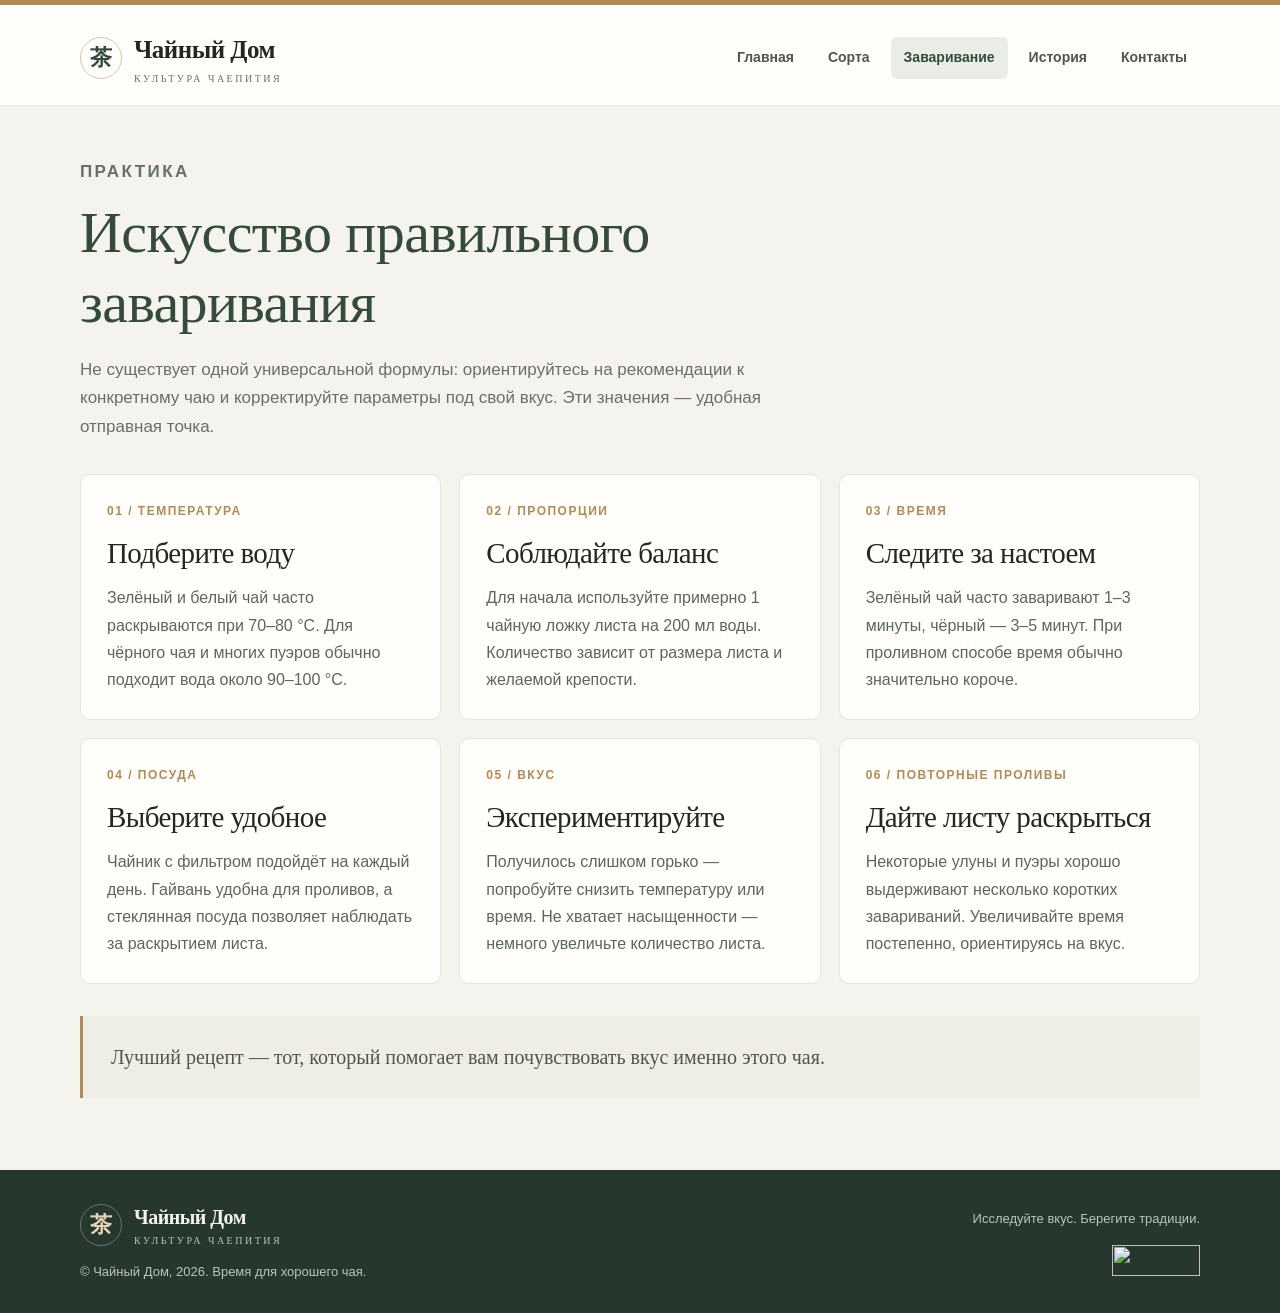
==== commit e449933e: "Color brewing.html" ====
--- a/brewing.html
+++ b/brewing.html
@@ -105,6 +105,7 @@
             <div>
                 <p>Исследуйте вкус. Берегите традиции.</p>
                 <div class="counter">
+					<div id="top100_widget"></div>
                     <!-- liveinternet -->
                     <a href="https://www.liveinternet.ru/click" target="_blank"><img id="licnt0540" width="88" height="31" style="border:0"
                         title="LiveInternet: показано число просмотров и посетителей за 24 часа"
@@ -122,9 +123,9 @@
                         (w[c] = w[c] || []).push(function() {
                             var options = {
                                 project: 7752852,
-                                attributes_dataset: [ "data-tea-block" ],
-                                trackHashes: true,
-                                user_id: null,
+								attributes_dataset: ["data-tea-block"],
+								element: 'top100_widget',
+								widgetColor: '#fffefa'
                             };
                             try {
                                 w.top100Counter = new top100(options);
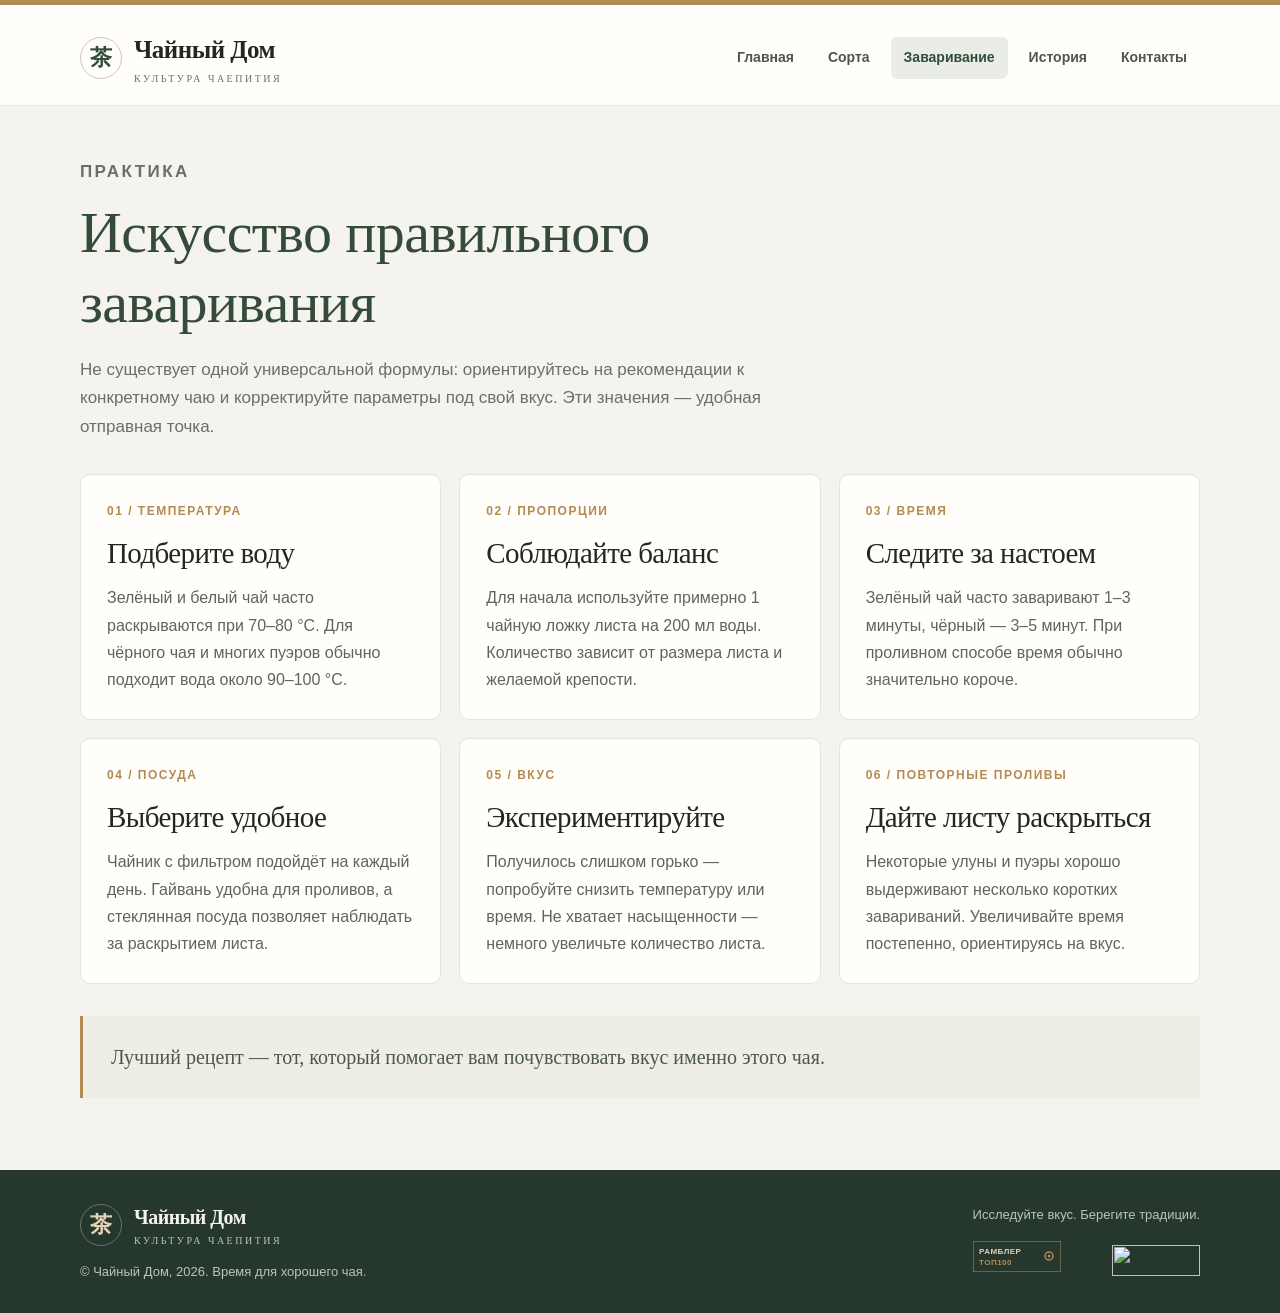
==== commit 2903eec5: "Integrate Top100 counter script into brewing.html Added Top100 counter script for tracking site visi" ====
--- a/brewing.html
+++ b/brewing.html
@@ -10,6 +10,39 @@
 </head>
 <body>
     <div class="topline"></div>
+
+    <!-- Top100 (Kraken) Counter -->
+    <script>
+        (function (w, d, c) {
+            (w[c] = w[c] || []).push(function() {
+                var options = {
+                    project: 7752852,
+					attributes_dataset: [ "data-tea-block" ],
+					trackHashes: true,
+					user_id: null,
+                };
+                try {
+                    w.top100Counter = new top100(options);
+                } catch(e) { }
+            });
+            var n = d.getElementsByTagName("script")[0],
+            s = d.createElement("script"),
+            f = function () { n.parentNode.insertBefore(s, n); };
+            s.type = "text/javascript";
+            s.async = true;
+            s.src =
+            (d.location.protocol == "https:" ? "https:" : "http:") +
+            "//st.top100.ru/top100/top100.js";
+
+            if (w.opera == "[object Opera]") {
+                d.addEventListener("DOMContentLoaded", f, false);
+            } else { f(); }
+        })(window, document, "_top100q");
+    </script>
+    <noscript>
+        <img src="//counter.rambler.ru/top100.cnt?pid=7752852" alt="Топ-100" />
+    </noscript>
+    <!-- END Top100 (Kraken) Counter -->
 
     <header class="header">
         <div class="shell headrow">
@@ -38,7 +71,7 @@
         </section>
 
         <section class="grid">
-            <article class="card">
+            <article class="card" data-tea-block="brew-temp">
                 <span class="number">01 / ТЕМПЕРАТУРА</span>
                 <h2>Подберите воду</h2>
                 <p>
@@ -46,7 +79,7 @@
                     пуэров обычно подходит вода около 90–100 °C.
                 </p>
             </article>
-            <article class="card">
+            <article class="card" data-tea-block="brew-ratio">
                 <span class="number">02 / ПРОПОРЦИИ</span>
                 <h2>Соблюдайте баланс</h2>
                 <p>
@@ -54,7 +87,7 @@
                     Количество зависит от размера листа и желаемой крепости.
                 </p>
             </article>
-            <article class="card">
+            <article class="card" data-tea-block="brew-time">
                 <span class="number">03 / ВРЕМЯ</span>
                 <h2>Следите за настоем</h2>
                 <p>
@@ -62,7 +95,7 @@
                     способе время обычно значительно короче.
                 </p>
             </article>
-            <article class="card">
+            <article class="card" data-tea-block="brew-vessel">
                 <span class="number">04 / ПОСУДА</span>
                 <h2>Выберите удобное</h2>
                 <p>
@@ -70,7 +103,7 @@
                     а стеклянная посуда позволяет наблюдать за раскрытием листа.
                 </p>
             </article>
-            <article class="card">
+            <article class="card" data-tea-block="brew-taste">
                 <span class="number">05 / ВКУС</span>
                 <h2>Экспериментируйте</h2>
                 <p>
@@ -78,7 +111,7 @@
                     Не хватает насыщенности — немного увеличьте количество листа.
                 </p>
             </article>
-            <article class="card">
+            <article class="card" data-tea-block="brew-rebrew">
                 <span class="number">06 / ПОВТОРНЫЕ ПРОЛИВЫ</span>
                 <h2>Дайте листу раскрыться</h2>
                 <p>
@@ -105,50 +138,27 @@
             <div>
                 <p>Исследуйте вкус. Берегите традиции.</p>
                 <div class="counter">
-					<div id="top100_widget"></div>
-                    <!-- liveinternet -->
-                    <a href="https://www.liveinternet.ru/click" target="_blank"><img id="licnt0540" width="88" height="31" style="border:0"
-                        title="LiveInternet: показано число просмотров и посетителей за 24 часа"
-                        src="[data-uri]"
-                        alt=""/></a><script>(function(d,s){d.getElementById("licnt0540").src=
-                        "https://counter.yadro.ru/hit?t52.6;r"+escape(d.referrer)+
-                        ((typeof(s)=="undefined")?"":";s"+s.width+"*"+s.height+"*"+
-                        (s.colorDepth?s.colorDepth:s.pixelDepth))+";u"+escape(d.URL)+
-                        ";h"+escape(d.title.substring(0,150))+";"+Math.random()})
-                        (document,screen)</script>
+					<a href="https://top100.rambler.ru/navi/?resourceId=7752720" target="_blank" rel="nofollow" aria-label="Рамблер ТОП100">
+						<svg xmlns="http://www.w3.org/2000/svg" width="88" height="31" viewBox="0 0 88 31" role="img">
+							<rect width="88" height="31" fill="#26382d" stroke="#b48a53" stroke-width="1"></rect>
+							<text x="6" y="13" font-family="Inter, Arial, sans-serif" font-size="8" font-weight="800" fill="#e5d3b8" letter-spacing="0.5">РАМБЛЕР</text>
+							<text x="6" y="24" font-family="Inter, Arial, sans-serif" font-size="8" font-weight="800" fill="#b48a53" letter-spacing="0.5">ТОП100</text>
+							<circle cx="76" cy="15" r="4" fill="none" stroke="#b48a53" stroke-width="1.5"></circle>
+							<circle cx="76" cy="15" r="1.5" fill="#b48a53"></circle>
+						</svg>
+					</a>
 
-                    <!-- top100 rambler -->
-                    <script>
-                        (function (w, d, c) {
-                        (w[c] = w[c] || []).push(function() {
-                            var options = {
-                                project: 7752852,
-								attributes_dataset: ["data-tea-block"],
-								element: 'top100_widget',
-								widgetColor: '#fffefa'
-                            };
-                            try {
-                                w.top100Counter = new top100(options);
-                            } catch(e) { }
-                        });
-                        var n = d.getElementsByTagName("script")[0],
-                        s = d.createElement("script"),
-                        f = function () { n.parentNode.insertBefore(s, n); };
-                        s.type = "text/javascript";
-                        s.async = true;
-                        s.src =
-                        (d.location.protocol == "https:" ? "https:" : "http:") +
-                        "//st.top100.ru/top100/top100.js";
-
-                        if (w.opera == "[object Opera]") {
-                        d.addEventListener("DOMContentLoaded", f, false);
-                    } else { f(); }
-                    })(window, document, "_top100q");
-                    </script>
-                    <noscript>
-                      <img src="//counter.rambler.ru/top100.cnt?pid=7752852" alt="Топ-100" />
-                    </noscript>
-                </div>
+					<!-- liveinternet -->
+					<a href="https://www.liveinternet.ru/click" target="_blank"><img id="licnt0540" width="88" height="31" style="border:0"
+						title="LiveInternet: показано число просмотров и посетителей за 24 часа"
+						src="[data-uri]"
+						alt=""/></a><script>(function(d,s){d.getElementById("licnt0540").src=
+						"https://counter.yadro.ru/hit?t52.6;r"+escape(d.referrer)+
+						((typeof(s)=="undefined")?"":";s"+s.width+"*"+s.height+"*"+
+						(s.colorDepth?s.colorDepth:s.pixelDepth))+";u"+escape(d.URL)+
+						";h"+escape(d.title.substring(0,150))+";"+Math.random()})
+						(document,screen)</script>
+				</div>
             </div>
         </div>
     </footer>
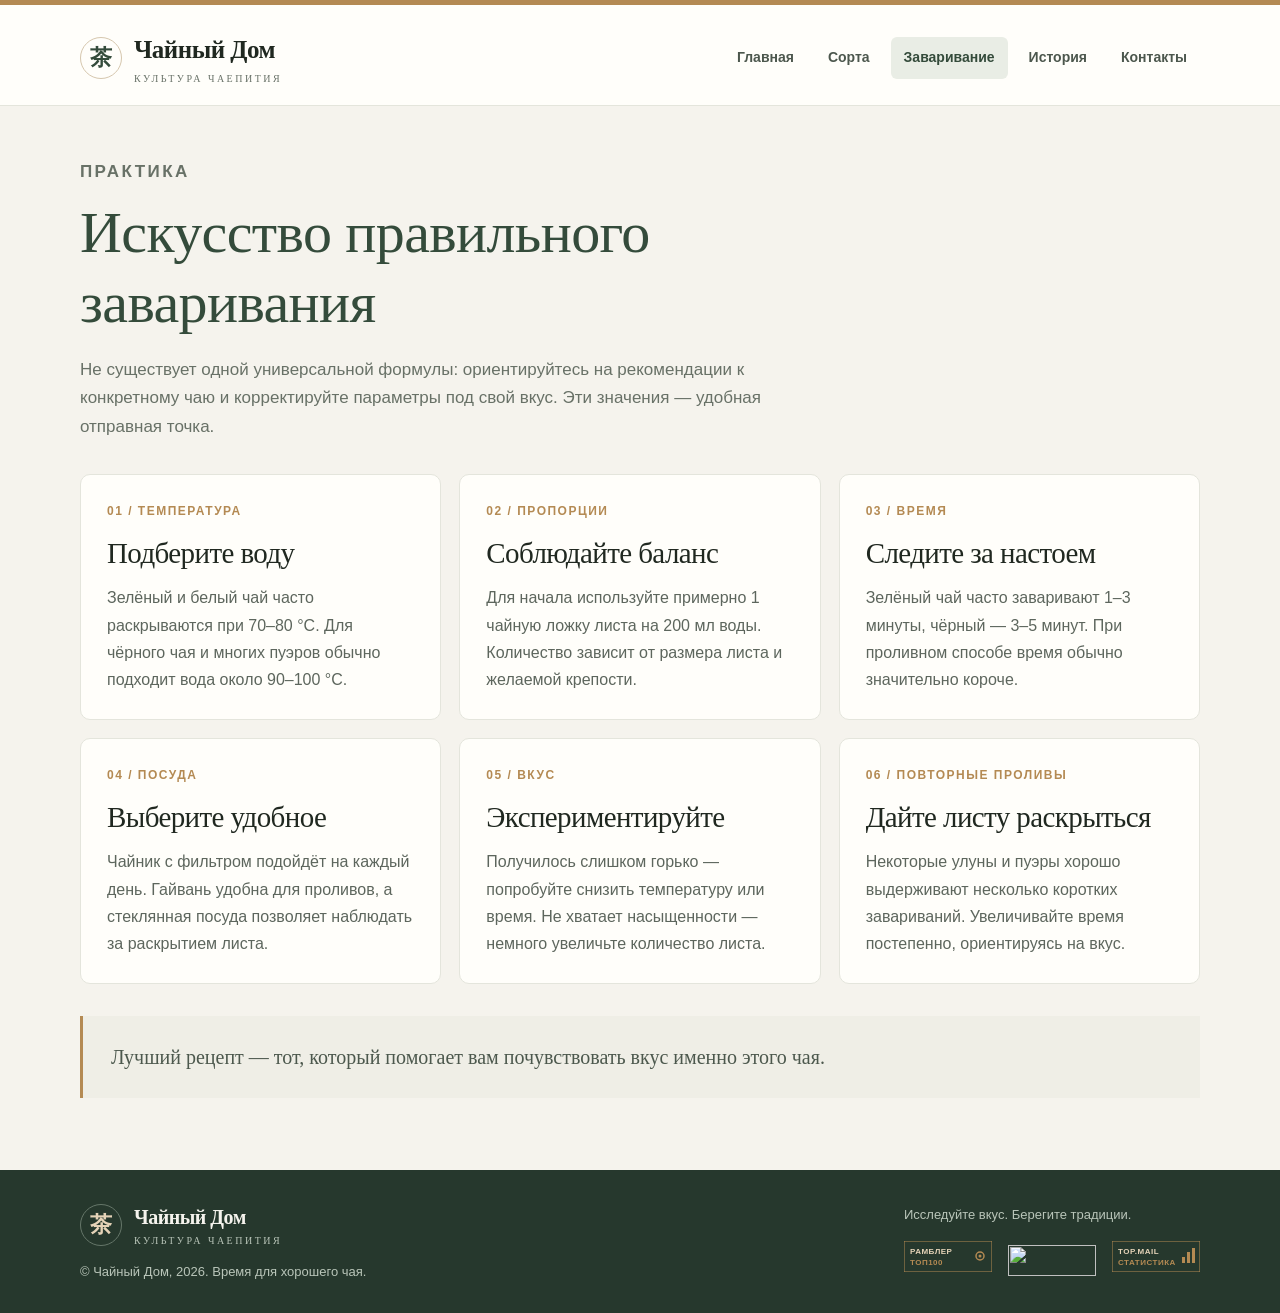
==== commit e0494198: "Integrate Top.Mail.Ru counter script Added Top.Mail.Ru counter script to the page." ====
--- a/brewing.html
+++ b/brewing.html
@@ -43,6 +43,21 @@
         <img src="//counter.rambler.ru/top100.cnt?pid=7752852" alt="Топ-100" />
     </noscript>
     <!-- END Top100 (Kraken) Counter -->
+
+    <!-- Top.Mail.Ru counter -->
+    <script type="text/javascript">
+    var _tmr = window._tmr || (window._tmr = []);
+    _tmr.push({id: "3803666", type: "pageView", start: (new Date()).getTime()});
+    (function (d, w, id) {
+      if (d.getElementById(id)) return;
+      var ts = d.createElement("script"); ts.type = "text/javascript"; ts.async = true; ts.id = id;
+      ts.src = "https://top-fwz1.mail.ru/js/code.js";
+      var f = function () {var s = d.getElementsByTagName("script")[0]; s.parentNode.insertBefore(ts, s);};
+      if (w.opera == "[object Opera]") { d.addEventListener("DOMContentLoaded", f, false); } else { f(); }
+    })(document, window, "tmr-code");
+    </script>
+    <noscript><div><img src="https://top-fwz1.mail.ru/counter?id=3803666;js=na" style="position:absolute;left:-9999px;" alt="Top.Mail.Ru" /></div></noscript>
+    <!-- /Top.Mail.Ru counter -->
 
     <header class="header">
         <div class="shell headrow">
@@ -158,6 +173,19 @@
 						(s.colorDepth?s.colorDepth:s.pixelDepth))+";u"+escape(d.URL)+
 						";h"+escape(d.title.substring(0,150))+";"+Math.random()})
 						(document,screen)</script>
+
+					<!-- Top.Mail.Ru logo -->
+					<a href="https://top.mail.ru/" target="_blank" rel="nofollow" aria-label="Top.Mail.Ru">
+						<svg xmlns="http://www.w3.org/2000/svg" width="88" height="31" viewBox="0 0 88 31" role="img">
+							<rect width="88" height="31" fill="#26382d" stroke="#b48a53" stroke-width="1"></rect>
+							<text x="6" y="13" font-family="Inter, Arial, sans-serif" font-size="8" font-weight="800" fill="#e5d3b8" letter-spacing="0.5">TOP.MAIL</text>
+							<text x="6" y="24" font-family="Inter, Arial, sans-serif" font-size="8" font-weight="800" fill="#b48a53" letter-spacing="0.5">СТАТИСТИКА</text>
+							<rect x="70" y="16" width="3" height="6" fill="#b48a53"></rect>
+							<rect x="75" y="11" width="3" height="11" fill="#b48a53"></rect>
+							<rect x="80" y="7" width="3" height="15" fill="#b48a53"></rect>
+						</svg>
+					</a>
+					<!-- /Top.Mail.Ru logo -->
 				</div>
             </div>
         </div>
